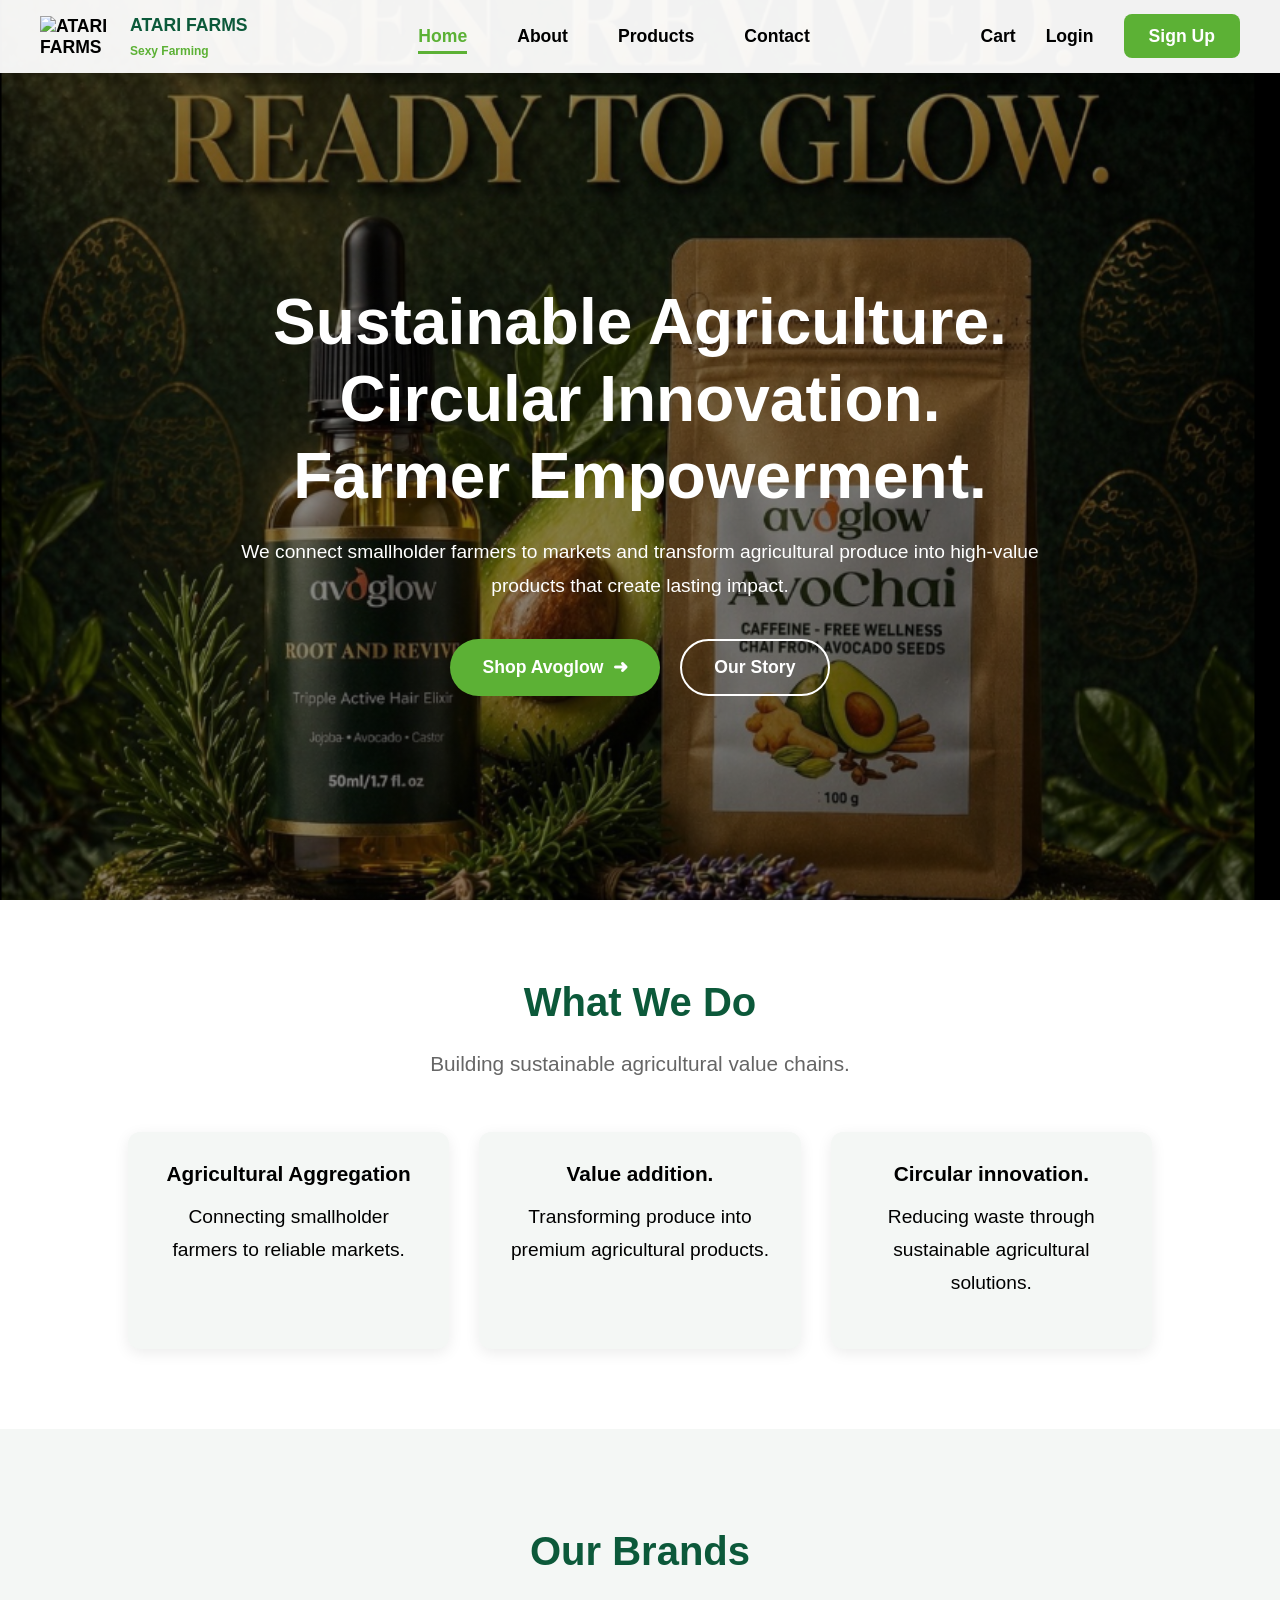
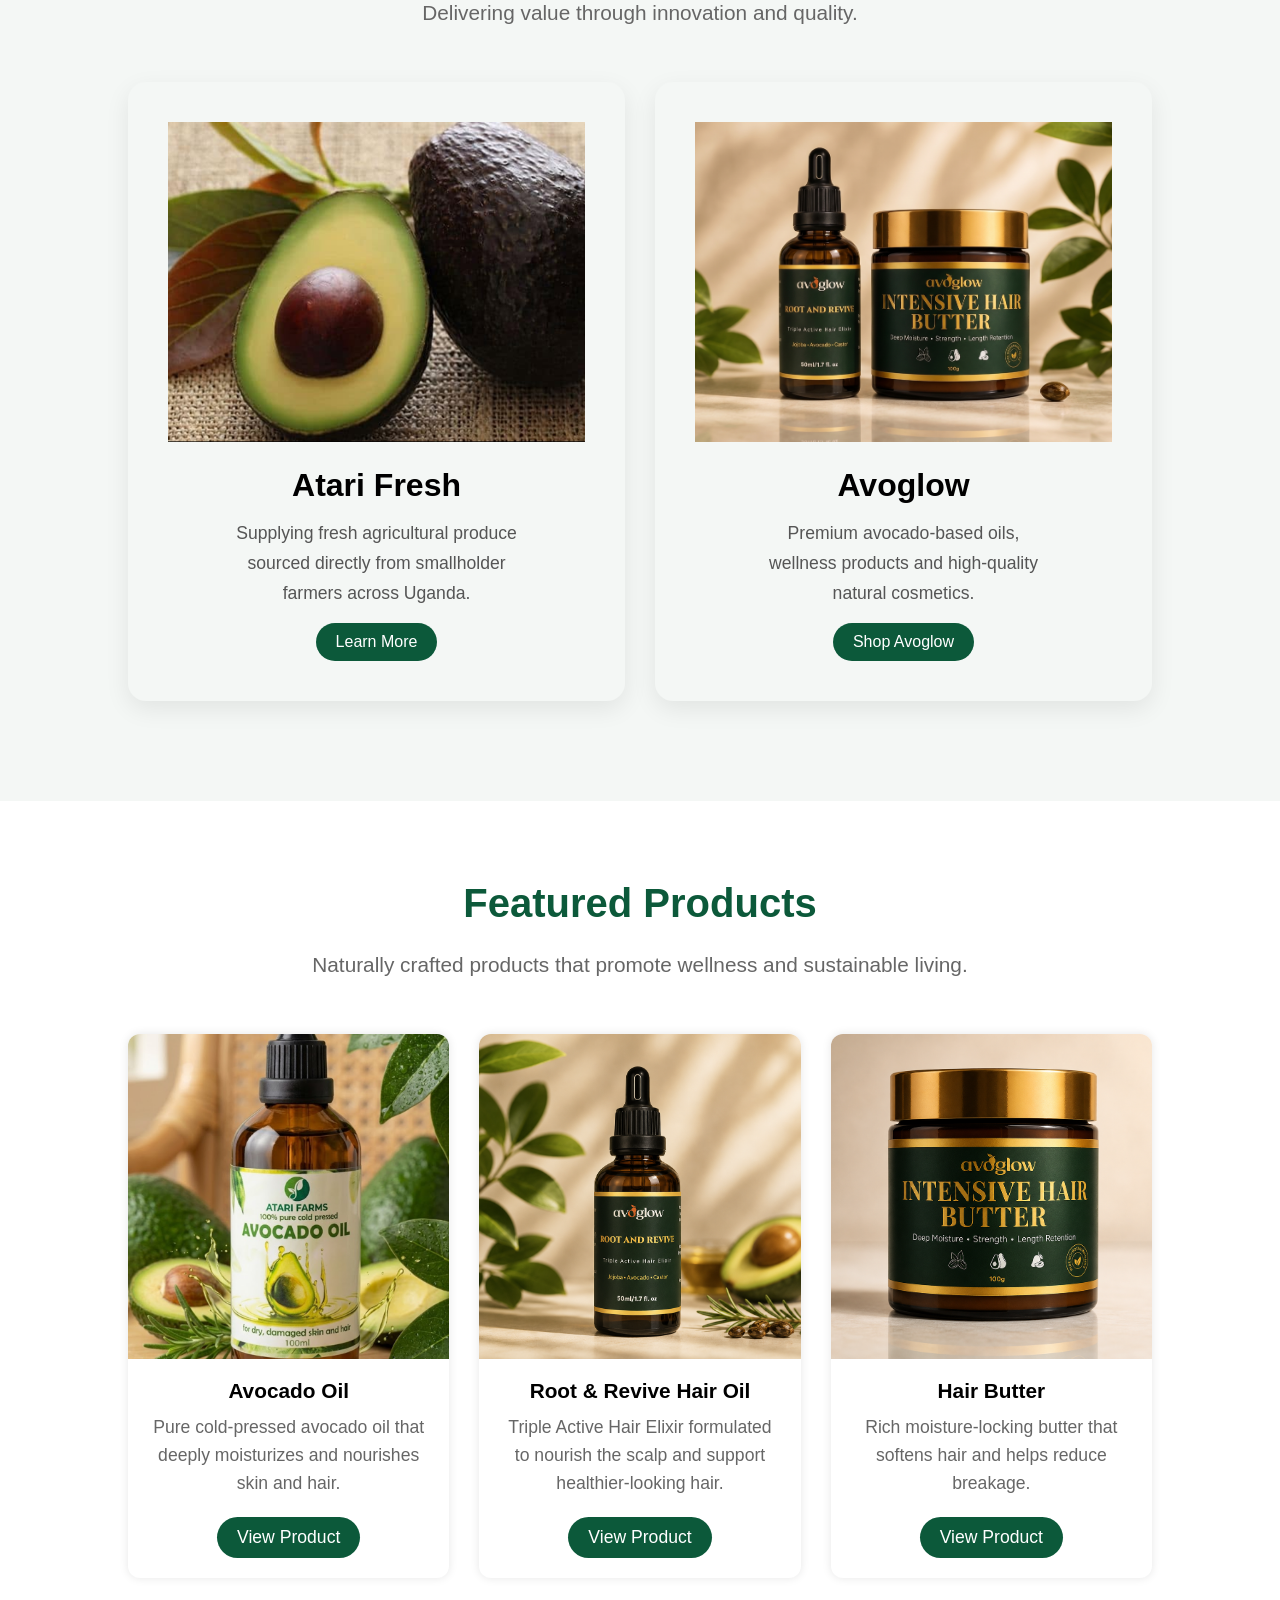
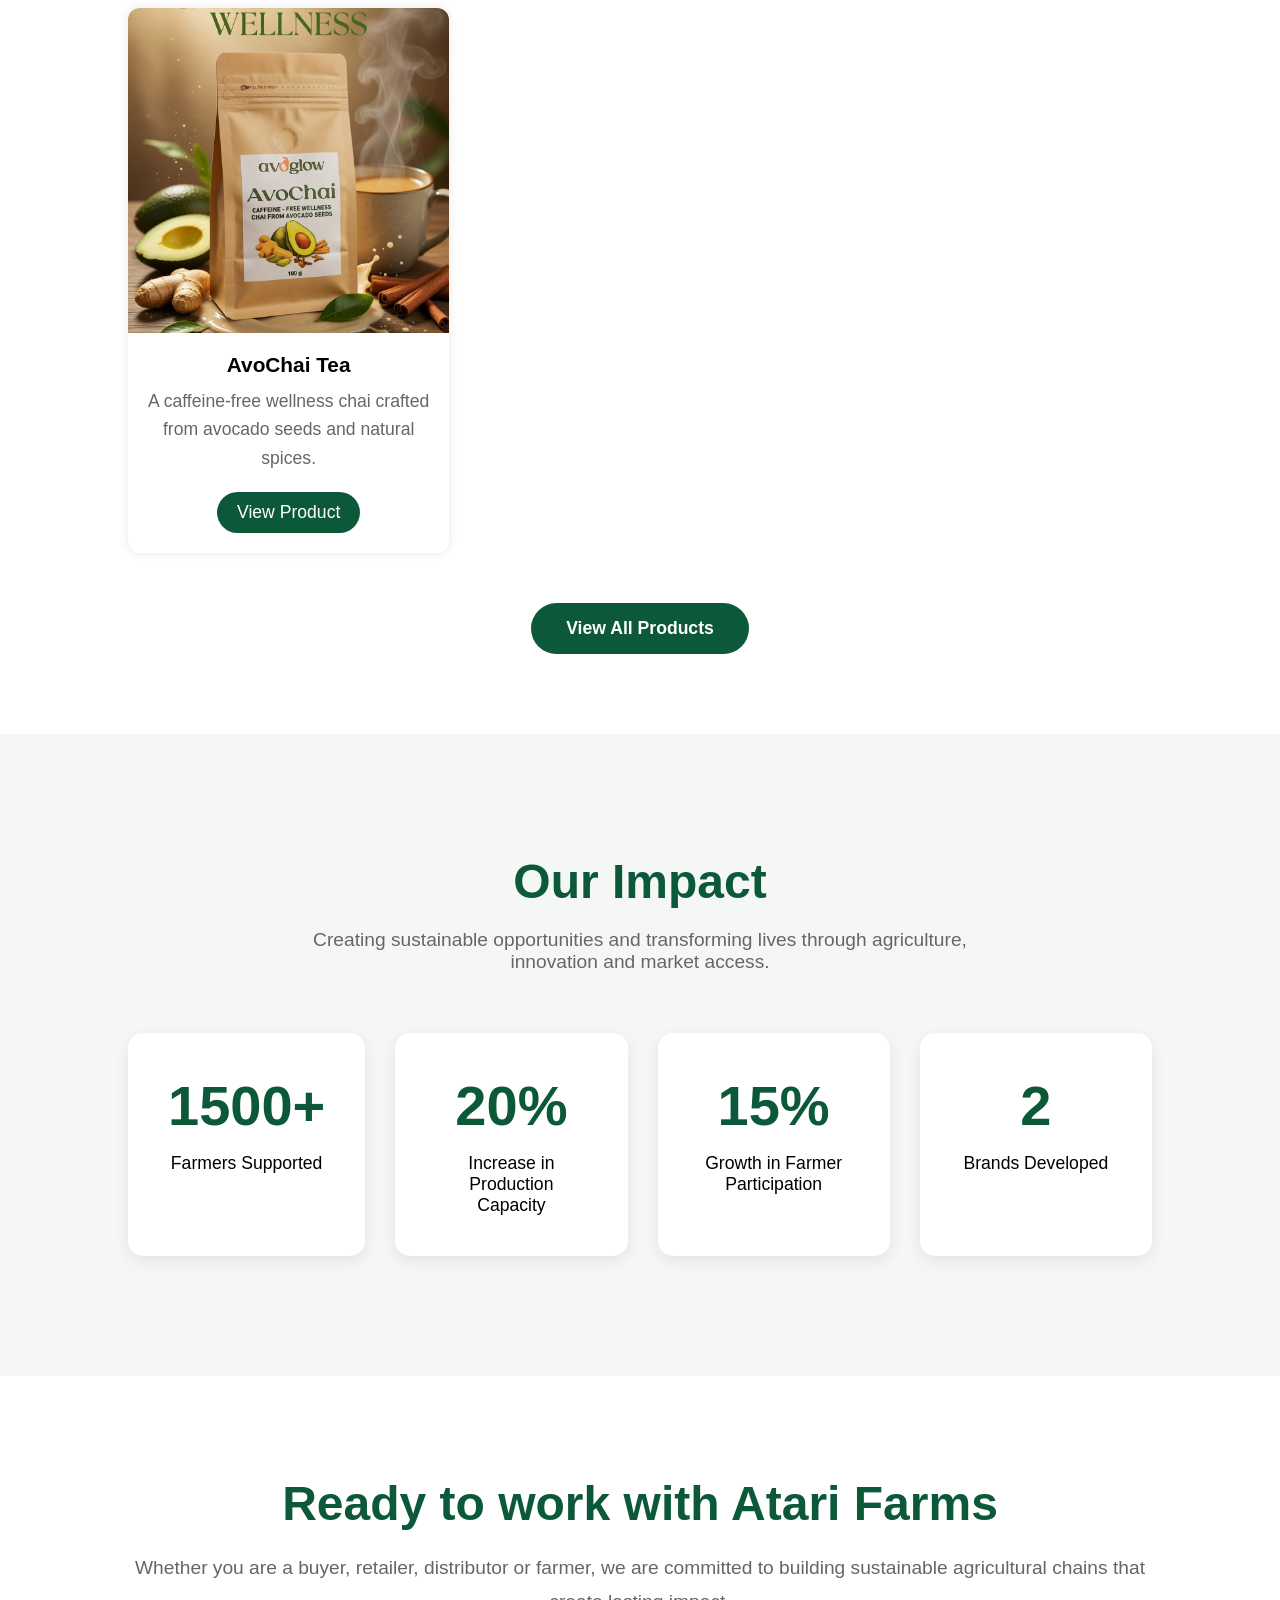
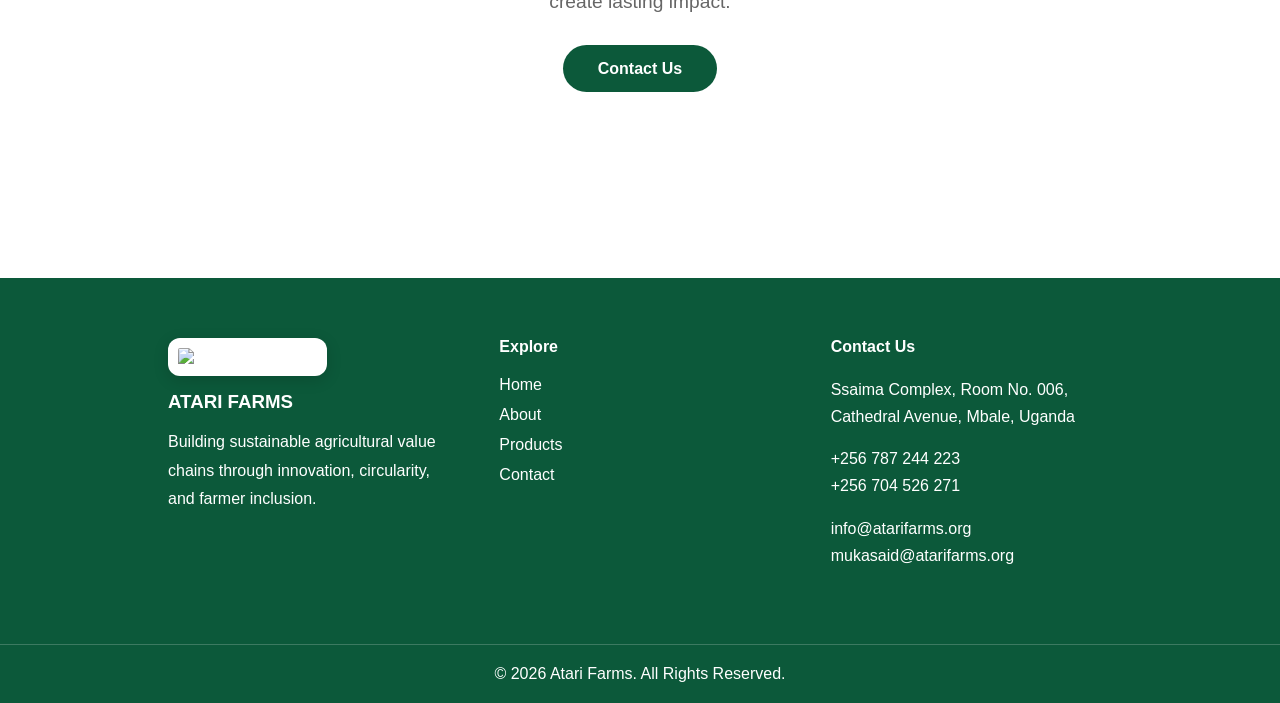
==== index.html @ ba9ceb9e "Initial commit" ====
<!DOCTYPE html>
<html lang="en">
<head>
    <meta charset="UTF-8">
    <meta name="viewport" content="width=device-width, initial-scale=1.0">
    <link rel="stylesheet" href="index.css">
    <link rel="stylesheet" href="mobile.css">
    <title>Atari Farms</title>
</head>
<body>

    <nav>
        <ul class="main-nav">
            <li class="logo"><a href="index.html">
              <img src="images/logo.png" alt="ATARI FARMS">
              <div class="logo-text">
                <h3> ATARI FARMS</h3>
                <P> Sexy Farming</P>
              </div>
            </a></li>
            <div class="nav-center"> 
                <li><a href="index.html" class="active">Home</a></li>
            <li><a href="about.html">About</a></li>
            <li><a href="products.html">Products</a></li>
            <li><a href="contact.html">Contact</a></li>
            </div>
            <div class="nav-right"> 
            <li><a href="">Cart</a></li>
            <li><a href="">Login</a></li>
            <li><a href="" class="signup-btn">Sign Up</a></li>
            </div>
        </ul>
    </nav>

    <section class="hero">
        <div class="hero-content">
            <h1>
                Sustainable Agriculture.<br>
                Circular Innovation.<br>
                Farmer Empowerment.
            </h1>
                <p>
                We connect smallholder farmers to markets and transform
                agricultural produce into high-value products that create
                lasting impact.
            </p>

            <div class="buttons">
                <a href="products.html" class="btn primary">Shop Avoglow <span> ➜ </span></a>
                <a href="about.html" class="btn secondary">Our Story</a>
            </div>
        </div>
    </section>

    <section class="what-we-do">
        <h2> What We Do</h2>
         <p class="section-subtitle">
        Building sustainable agricultural value chains.
    </p>
               <div class="cards">
            <div class="card">
                 <h3> Agricultural Aggregation</h3>
            <p> Connecting smallholder farmers to reliable markets.</p>
            </div>
            <div class="card"> 
            <h3> Value addition.</h3>
             <p> Transforming produce into premium agricultural products.</p>
        </div>
        <div class="card"> 
            <h3> Circular innovation.</h3>
            <p> Reducing waste through sustainable agricultural solutions.</p>
        </div>
        </div>
    </section>

   <section class="brands">
    <h2>Our Brands</h2>
    <p class="section-subtitle">
    Delivering value through innovation and quality.
</p>
    <div class="brand-container">
        <div class="brand-card">
            <img src="image.png" alt="">
            <h3>Atari Fresh</h3>
            <p>Supplying fresh agricultural produce sourced directly from smallholder farmers across Uganda.</p>
            <a href="#">Learn More</a>
        </div>
        <div class="brand-card">
            <img src="Images/brand avoglow.png" alt="">
            <h3>Avoglow</h3>
            <p> Premium avocado-based oils, wellness products and high-quality natural cosmetics.</p>
            <a href="products.html">Shop Avoglow</a>
        </div>
    </div>
</section>

    <section class="products">
        <h2> Featured Products</h2>
        <p class="section-subtitle">
    Naturally crafted products that promote wellness and sustainable living.
</p>
        <div class="product-grid">
            <div class="product-card">
                <img src="Images/pure-avocado-oil.png" alt="">
                <h3>Avocado Oil</h3>
                <p class="product-desc">
        Pure cold-pressed avocado oil that deeply moisturizes and nourishes skin and hair.
    </p>
    <a href="#" class="product-btn">View Product</a>
</div>

<div class="product-card">
    <img src="Images/root-revive.png" alt="">
    <h3>Root & Revive Hair Oil</h3>
    <p class="product-desc">
        Triple Active Hair Elixir formulated to nourish the scalp and support healthier-looking hair.
    </p>
    <a href="#" class="product-btn">View Product</a>
</div>

<div class="product-card">
    <img src="Images/hair-butter.png" alt="">
    <h3>Hair Butter</h3>
    <p class="product-desc">
        Rich moisture-locking butter that softens hair and helps reduce breakage.
    </p>
    <a href="#" class="product-btn">View Product</a>
</div>
<div class="product-card">
    <img src="Images/avochai.png" alt="">
    <h3>AvoChai Tea</h3>
    <p class="product-desc">
        A caffeine-free wellness chai crafted from avocado seeds and natural spices.
    </p>
    <a href="#" class="product-btn">View Product</a>
</div>
        </div>
        <div class="products-action">
    <a href="products.html" class="view-all-btn">
        View All Products
    </a>
</div>
    </section>

    <section class="impact">
    <h2>Our Impact</h2>
    <p class="impact-subtitle">
        Creating sustainable opportunities and transforming lives through agriculture, innovation and market access.
    </p>
    <div class="impact-container">
        <div class="impact-box">
            <h3>1500+</h3>
            <p>Farmers Supported</p>
        </div>
        <div class="impact-box">
            <h3>20%</h3>
            <p>Increase in Production Capacity</p>
        </div>
        <div class="impact-box">
            <h3>15%</h3>
            <p>Growth in Farmer Participation</p>
        </div>
        <div class="impact-box">
            <h3>2</h3>
            <p>Brands Developed</p>
        </div>
    </div>
</section>

    <section class="cta">
        <h2> Ready to work with Atari Farms</h2>
        <p> Whether you are a buyer, retailer, distributor or farmer, we are committed to building sustainable agricultural chains that create lasting impact.</p>
        <div class="cta-button">
            <a href="#" class="contact-btn">
                Contact Us
            </a>
        </div>
    </section>

    <footer class="footer">
    <div class="footer-container">
        <div class="footer-logo">
            <img src="images/logo.png" alt="Atari Farms Logo">
            <h3>ATARI FARMS</h3>
            <p>
                Building sustainable agricultural value chains through
                innovation, circularity, and farmer inclusion.
            </p>
        </div>
        <div class="footer-links">
            <h4>Explore</h4>
            <ul>
                <li><a href="index.html">Home</a></li>
                <li><a href="about.html">About</a></li>
                <li><a href="products.html">Products</a></li>
                <li><a href="contact.html">Contact</a></li>
            </ul>
        </div>
        <div class="footer-contact">
            <h4>Contact Us</h4>
            <p> Ssaima Complex, Room No. 006,<br>
                Cathedral Avenue, Mbale, Uganda
            </p>
            <p>
                +256 787 244 223 <br>
                +256 704 526 271
            </p>
            <p>
                info@atarifarms.org <br>
                mukasaid@atarifarms.org
            </p>
        </div>
    </div>
    <div class="footer-bottom">
        <p>© 2026 Atari Farms. All Rights Reserved.</p>
    </div>
</footer>
</body>
</html>
---- index.css ----
.hero-content{
    animation:fadeInUp 1.5s ease;
}
@keyframes fadeInUp{
    from{
        opacity:0;
        transform:translateY(30px);
    }
    to{
        opacity:1;
        transform:translateY(0);
    }
}
*{
    margin:0;
    padding:0;
    box-sizing:border-box;
}

:root{
    --primary-color:#0c593a;
    --accent-color:#5cb135;
    --background-color:#ffffff;
    --text-main:#050315;
    --surface-color:#f4f7f5;
}

body{
    font-family: Arial, Helvetica, sans-serif;
    
}
html{
    scroll-behavior: smooth;
}
.section-subtitle{
    color:#666;
    margin-top:15px;
    margin-bottom:50px;
    font-size:1.3rem;
    max-width:800px;
    margin:20px auto 50px;
    line-height:1.8;
    margin-left: auto;
    margin-right: auto;
}
nav{
    position:fixed;
    width:100%;
    top:0;
    left:0;
    z-index:1000;
    background:rgba(255,255,255,0.95);
    box-shadow:0 2px 10px rgba(0,0,0,0.08);
}

.main-nav{
    list-style:none;
    display:flex;
    align-items:center;
    justify-content: space-between;
    margin: 0;
    padding:15px 40px;
}

.main-nav a{
    text-decoration:none;
    color:black;
    font-weight:600;
    font-size:1.1rem;
    transition:0.3s ease;
}
.main-nav a:hover{
    color:var(--accent-color);
}
.nav-center{
    display:flex;
    gap:50px;
}
.nav-right{
    display:flex;
    gap:30px;
    align-items:center;
}
.active{
    color:#5cb135 !important;
    border-bottom:3px solid #5cb135;
    padding-bottom:5px;
}
.logo a{
    display: flex;
    align-items: center;
    gap: 15px;
}
.logo img{
    height:auto;
    width:80px;
}
.logo a{
    display:flex;
    align-items:center;
    gap:10px;
}

.logo-text h3{
    margin:0;
    color:#0c593a;
    font-size:1.1rem;
}

.logo-text p{
    margin:0;
    font-size:0.75rem;
    color:#5cb135;
    margin-top: 8px;
}
.signup-btn{
    background:#5cb135;
    color:white !important;
    padding:12px 25px;
    border-radius:8px;
}

.signup-btn:hover{
    background:#0c593a;
}

.hero{
    height:100vh;
    padding-top: 80px;
    background:
        linear-gradient(
            rgba(0,0,0,0.45),
            rgba(0,0,0,0.45)
        ),
        url("Images/atari.png");
    background-size:cover;
    background-position:center;
    background-repeat: no-repeat;

    display:flex;
    justify-content:center;
    align-items:center;
    text-align:center;
}

.hero-content{
    max-width:800px;
    color:white;
}

.hero-content h1{
    font-size:4rem;
    margin-bottom:20px;
    line-height:1.2;
}

.hero-content p{
    font-size:1.2rem;
    margin-bottom:35px;
    line-height:1.8;
}
.buttons{
    display:flex;
    justify-content:center;
    gap:20px;
}

.btn{
    text-decoration:none;
    display: inline-flex;
    align-items: center;
    justify-content: center;
    gap: 10px;
    padding:16px 32px;
    border-radius:50px;
    font-weight:600;
    font-size: 1.1rem;
    transition:0.3s;
}

.primary{
    background:var(--accent-color);
    color:white;
}

.primary:hover{
    transform:translateY(-3px);
    background: #6bc93d;
    box-shadow:0 8px 20px rgba(92,177,53,0.35);
    }
.primary-btn span{
    margin-left:10px;
    transition:0.3s ease;
}

.primary-btn:hover span{
    transform:translateX(5px);
}

.secondary{
    border:2px solid white;
    color:white;
    background: transparent;
}

.secondary:hover{
    background:white;
    color:var(--primary-color);
    transform: translateY(-3px);
}
.what-we-do{
    padding: 80px 10%;
    text-align: center;
}
.what-we-do h2{
    color: var(--primary-color);
    margin-bottom: 20px;
    font-size: 2.5rem;
    font-weight: 700;
}

.cards{
    display: flex;
    gap: 30px;
    margin-top: 40px;
}
.card{
    flex: 1;
    background: #f4f7f5;
    padding: 30px;
    border-radius: 12px;
     box-shadow: 0 4px 15px rgba(0,0,0,0.08);
}
.card h3{
    color:black;
    margin-bottom:15px;
    font-size: 1.3rem;
}

.card p{
    line-height:1.7;
    margin-bottom:20px;
    font-size:1.2rem;
}
.brands{
    padding: 100px 10%;
    text-align: center;
    background:#f4f7f5;
}
.brands h2{
    color: var(--primary-color);
    margin-bottom: 20px;
    font-size: 2.5rem;
    font-weight: 700;
}
.brand-container{
    display: flex;
    gap: 30px;
}
.brand-card{
    flex:1;
    background:#f4f7f5;
    padding:40px;
    border-radius:18px;
    overflow: hidden;
    box-shadow:0 8px 25px rgba(0,0,0,0.08);
    transition: 0.3s ease;
}

.brand-card h3{
    color:black;
    margin:25px 30px 15px;
    font-size:2rem;
}
.brand-card img{
    width:100%;
    height:320px;
    object-fit:cover;
    display:block;
    transition: 0.4s ease;
}
.brand-card:hover img{
    transform:scale(1.05);
}
.brand-card p{
    line-height:1.7;
    padding: 0 30px;
    margin:0 30px 15px;
    font-size:1.1rem;
    color: #555;
}
.brand-card a{
    text-decoration:none;
    color:white;
    background:var(--primary-color);
    padding:10px 20px;
    border-radius:6px;
      display:inline-block;
    transition:all 0.3s ease;
}
.brand-card a:hover{
    background:var(--accent-color);
    transform:translateY(-3px);
}
.brand-card a:active{
    background:#04452c;
    transform:scale(0.95);
}
.brand-card a:focus{
    outline:3px solid rgba(92,177,53,0.4);
    outline-offset:3px;
}

.products{
    padding: 80px 10%;
    text-align: center;
}
.products h2{
    color: var(--primary-color);
    margin-bottom: 20px;
    font-size: 2.5rem;
    font-weight: 700;
}
.product-grid{
    display: grid;
    grid-template-columns: repeat(auto-fit,minmax(280px,1fr));
    gap: 30px;
    margin-top: 0px;
}
.product-grid h3{
    margin-top: 20px;
    font-size: 1.3rem;
}
.product-card{
    background: white;
    box-shadow: 0 0 10px rgba(0,0,0,0.1);
    border-radius: 12px;
    overflow: hidden;
    text-align: center;
    justify-content: space-between;
    flex-direction: column;
    font-size: 1.1rem;
}
.product-card img{
    width: 100%;
    height: 325px;
    object-fit: cover;
    display: block;
    transition: 0.4s ease;
}
.product-btn{
    display:inline-block;
    margin-bottom:20px;
    background:var(--primary-color);
    color:white;
    padding:10px 20px;
    margin-top: 20px;
    border-radius:6px;
    text-decoration:none;
    transition: 0.3s ease;
}
.product-btn:hover{
    background:var(--accent-color);
    transform:translateY(-2px);
}
.product-card:hover img{
    transform:scale(1.05);
}
.product-desc{
    color:#666;
    font-size:0.95rem;
    line-height:1.6;
    padding:0 20px;
    margin-top:10px;
    min-height:70px;
    font-size: 1.1rem;
}
.products-action{
    margin-top:50px;
}
.view-all-btn{
    display:inline-block;
    padding:15px 35px;
    background:#0c593a;
    color:white;
    text-decoration:none;
    border-radius:8px;
    font-weight:600;
    transition:0.3s;
    font-size: 1.1rem;
}
.view-all-btn:hover{
    background:#5cb135;
}
.card,
.brand-card,
.product-card{
    transition:0.3s ease;
}

.card:hover,
.brand-card:hover,
.product-card:hover{
    transform:translateY(-8px);
    box-shadow:0 10px 25px rgba(0,0,0,0.12);
}
.brands{
    padding: 100px 10%;
    text-align: center;
}

.impact{
    padding:120px 10%;
    background:#f4f7f5;
    text-align:center;
}
.impact h2{
    font-size:3rem;
    color:#0c593a;
    margin-bottom:20px;
}
.impact-subtitle{
    max-width:700px;
    margin:0 auto 60px;
    color:#666;
    font-size:1.2rem;
}
.impact-container{
    display:grid;
    grid-template-columns:repeat(4,1fr);
    gap:30px;
}
.impact-box{
    background:white;
    padding:40px;
    border-radius:15px;
    box-shadow:0 5px 15px rgba(0,0,0,0.08);
    transition:0.3s;
}
.impact-box:hover{
    transform:translateY(-8px);
}
.impact-box h3{
    color:#0c593a;
    font-size:3.5rem;
    margin-bottom:15px;
}
.impact-box p{
    font-size:1.1rem;
}

.cta{
    background:white;
    padding:100px 10%;
    text-align:center;
}
.cta-content{
    max-width:800px;
    margin:auto;
}
.cta h2{
    color:var(--primary-color);
    font-size:3rem;
    margin-bottom:20px;
    }
.cta p{
    color:#666;
    font-size:1.2rem;
    line-height:1.8;
    margin-bottom:40px;
}
.cta-buttons{
    display:flex;
    justify-content:center;
    gap:20px;
    flex-wrap:wrap;
}
.contact-btn{
    background:var(--primary-color);
    color:white;
    text-decoration:none;
    padding:15px 35px;
    border-radius:8px;
    font-weight:bold;
    transition:all 0.3s ease;
}
.contact-btn:hover{
    background: var(--accent-color);
    transform:translateY(-3px);
     box-shadow: 0 8px 20px rgba(0,0,0,0.15);
}
.contact-btn,
.view-all-btn,
.product-btn,
.brand-card a{
    border-radius: 50px;
}
.footer{
    background:#0c593a;
    color:white;
    margin-top:100px;
}
.footer-container{
    max-width:1200px;
    margin:auto;
    padding:60px 10%;
    display:flex;
    justify-content:space-between;
    gap:50px;
}
.footer-logo,
.footer-links,
.footer-contact{
    flex:1;
}
.footer-logo img{
    width:120px;
    margin-bottom:15px;
    background: white;
    padding: 10px;
    border-radius: 12px;
    box-shadow: 0 4px 15px rgba(0, 0, 0, 0.15);

}
.footer-logo h3{
    margin-bottom:15px;
}
.footer-logo p{
    line-height:1.8;
}
.footer-links h4,
.footer-contact h4{
    margin-bottom:20px;
}
.footer-links ul{
    list-style:none;
}
.footer-links li{
    margin-bottom:12px;
}
.footer-links a{
    text-decoration:none;
    color:white;
}
.footer-links a:hover{
    color:#5cb135;
}
.footer-contact p{
    margin-bottom:15px;
    line-height:1.7;
}
.footer-bottom{
    text-align:center;
    padding:20px;
    border-top:1px solid rgba(255,255,255,0.2);
}
---- mobile.css ----
@media screen and (max-width:768px){

    body{
        font-size:16px;
    }

    /* NAVIGATION */

    .main-nav{
        padding:15px;
    }

    .nav-center{
        gap:20px;
    }

    .nav-right{
        gap:15px;
    }

    .logo img{
        width:60px;
    }

    /* HERO */

    .products-hero{
        padding:120px 20px 60px;
    }

    .hero-content h1{
        font-size:2.5rem;
    }

    .hero-content p{
        font-size:1rem;
    }

    .hero-buttons{
        flex-direction:column;
    }

    .shop-btn,
    .explore-btn{
        width:100%;
        text-align:center;
    }

    /* HERO PRODUCTS */

    .hero-product{
        width:220px !important;
    }

    /* FILTERS */

    .product-filters{
        overflow-x:auto;
        flex-wrap:nowrap;
        width:100%;
        padding-bottom:10px;
    }

    .filter-btn{
        white-space:nowrap;
    }

    /* PRODUCTS */

    .products-section{
        padding:80px 20px;
    }

    .products-grid{
        grid-template-columns:1fr;
    }

    .product-image{
        height:250px;
    }

    .product-content{
        padding:20px;
    }

    .product-content h3{
        font-size:1.3rem;
    }

    /* MODAL */

    .modal-content{
        width:100%;
        max-height:95vh;
        border-radius:15px;
    }

    .modal-grid{
        grid-template-columns:1fr;
    }

    .modal-image{
        padding:20px;
    }

    .modal-image img{
        max-width:280px;
        max-height:280px;
    }

    .modal-details{
        padding:20px;
    }

    #modalTitle{
        font-size:1.8rem;
    }

    #modalPrice{
        font-size:2rem;
    }

    .product-highlights{
        gap:8px;
    }

    .product-highlights span{
        font-size:12px;
    }

    .product-tabs{
        flex-wrap:wrap;
    }

    .tab-btn{
        flex:1;
        min-width:100px;
    }

    .quantity-box{
        width:100%;
    }

    .quantity-box input{
        flex:1;
    }

    .cart-btn{
        height:60px;
        font-size:18px;
    }

}
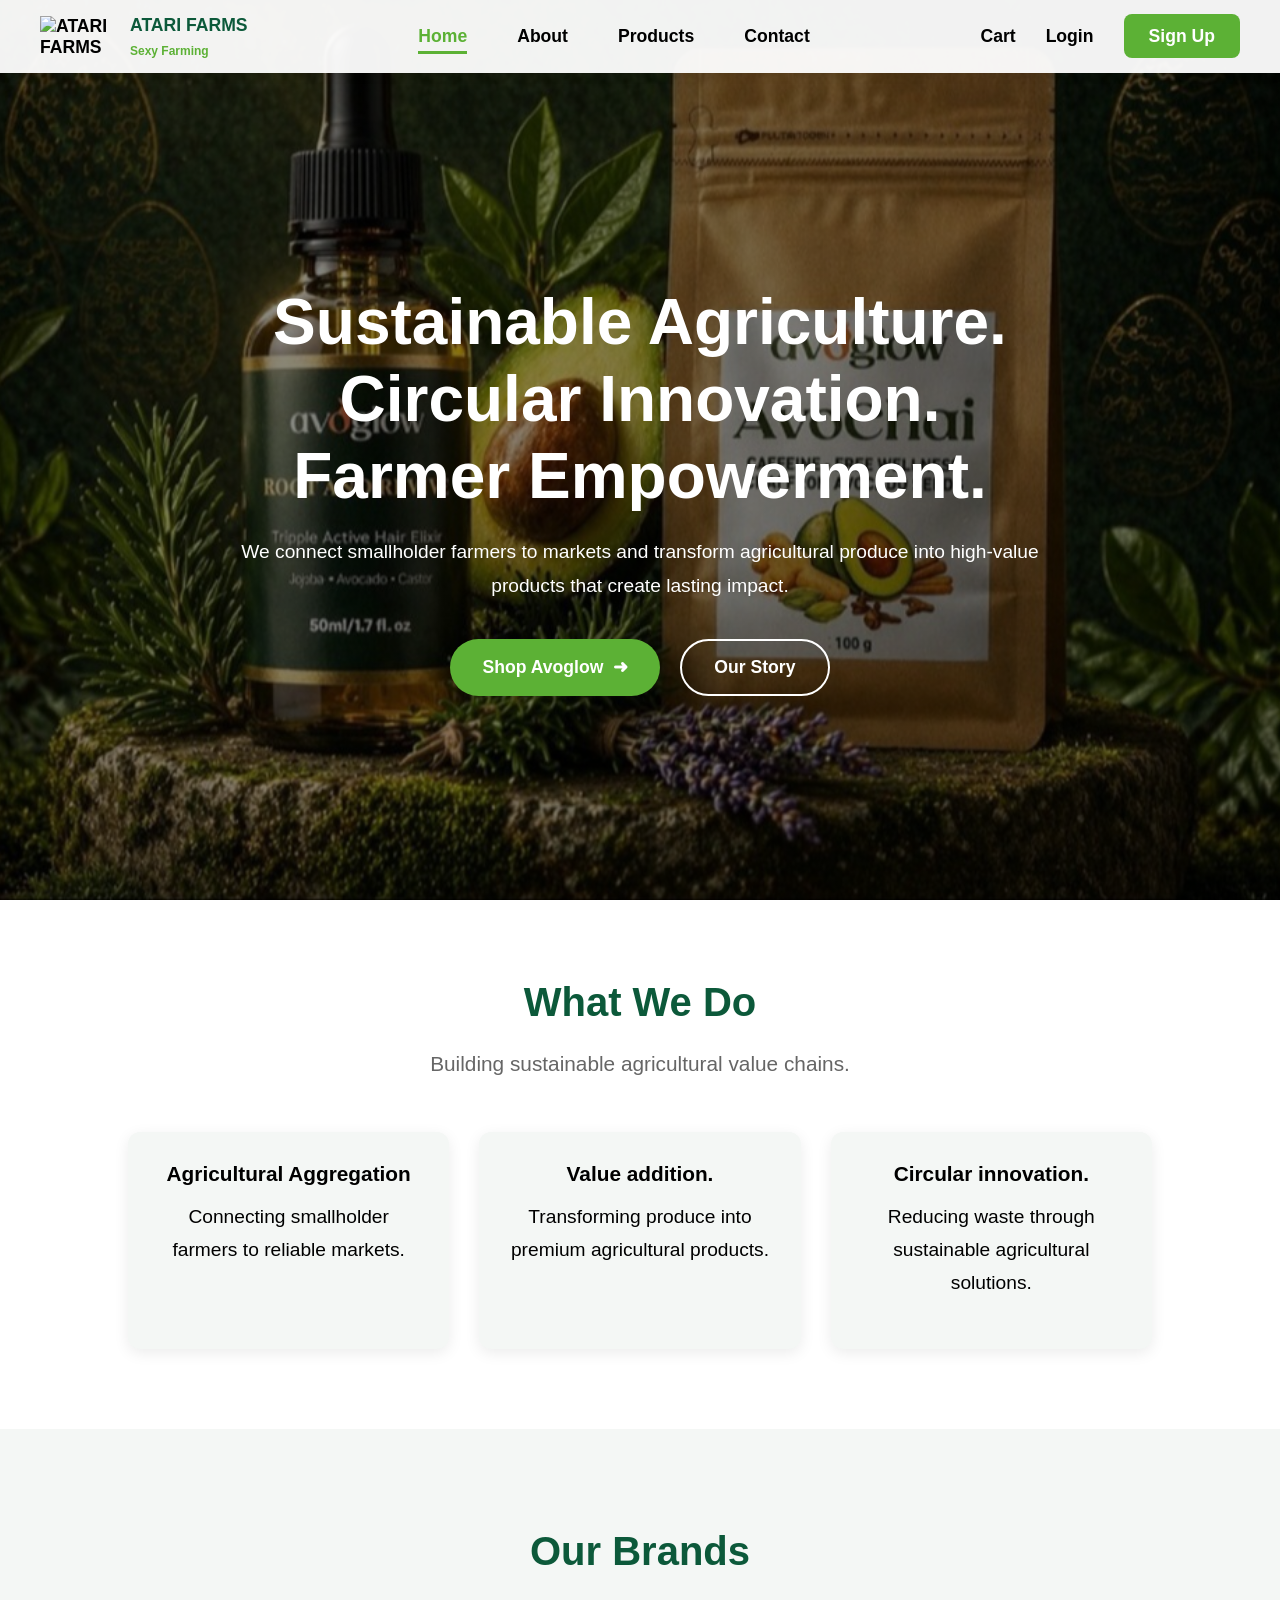
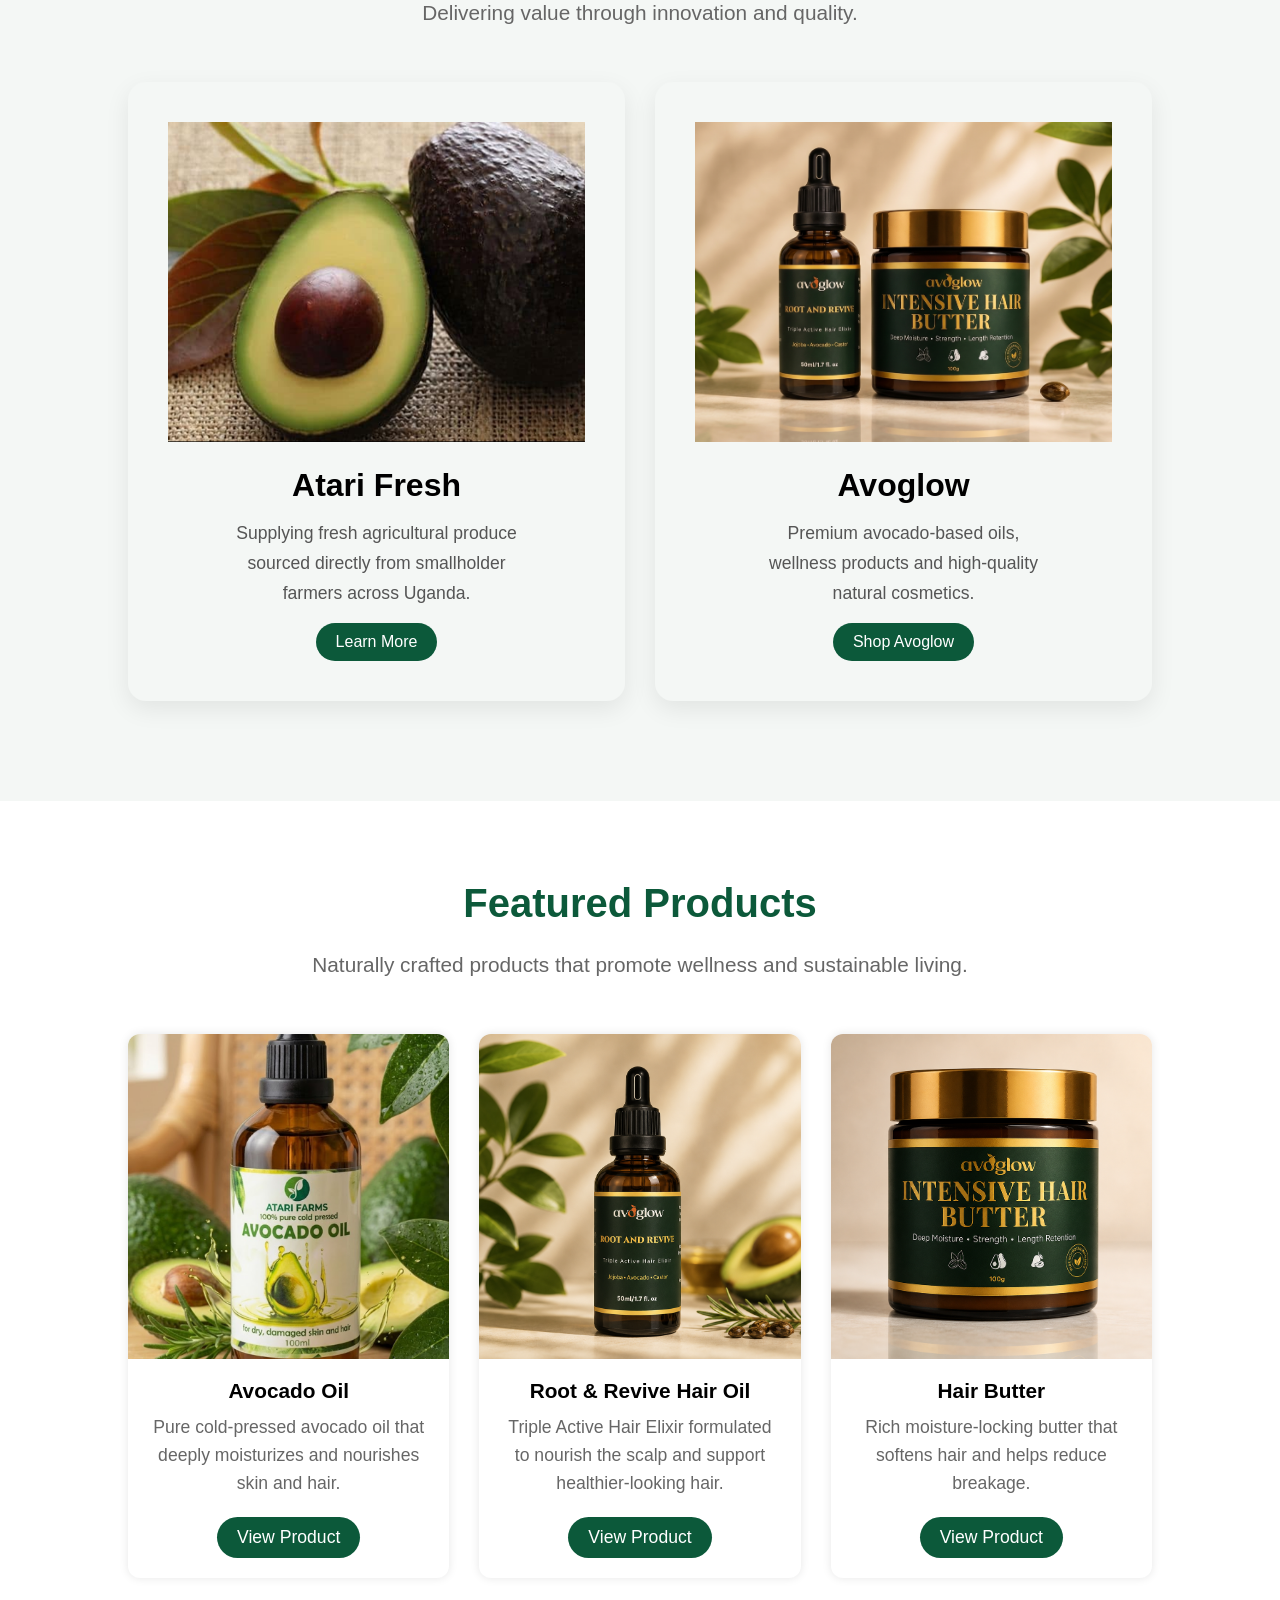
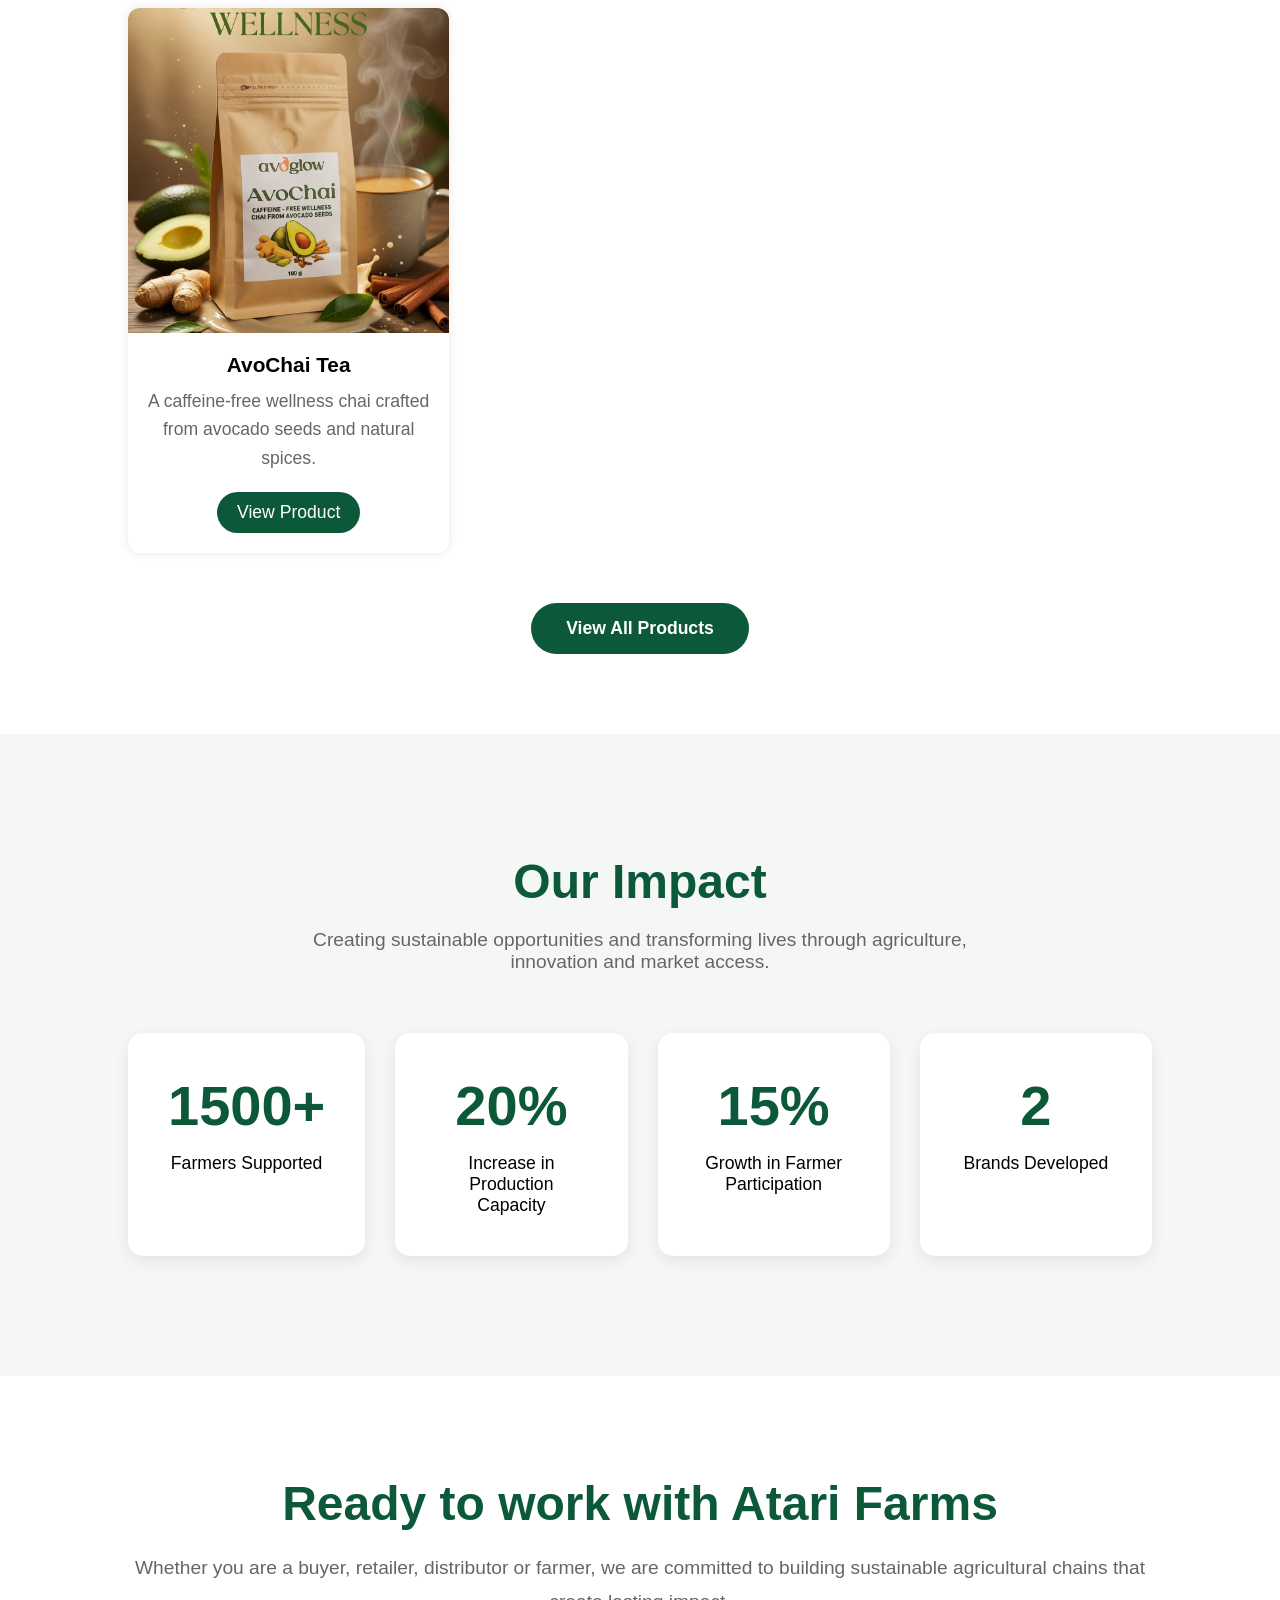
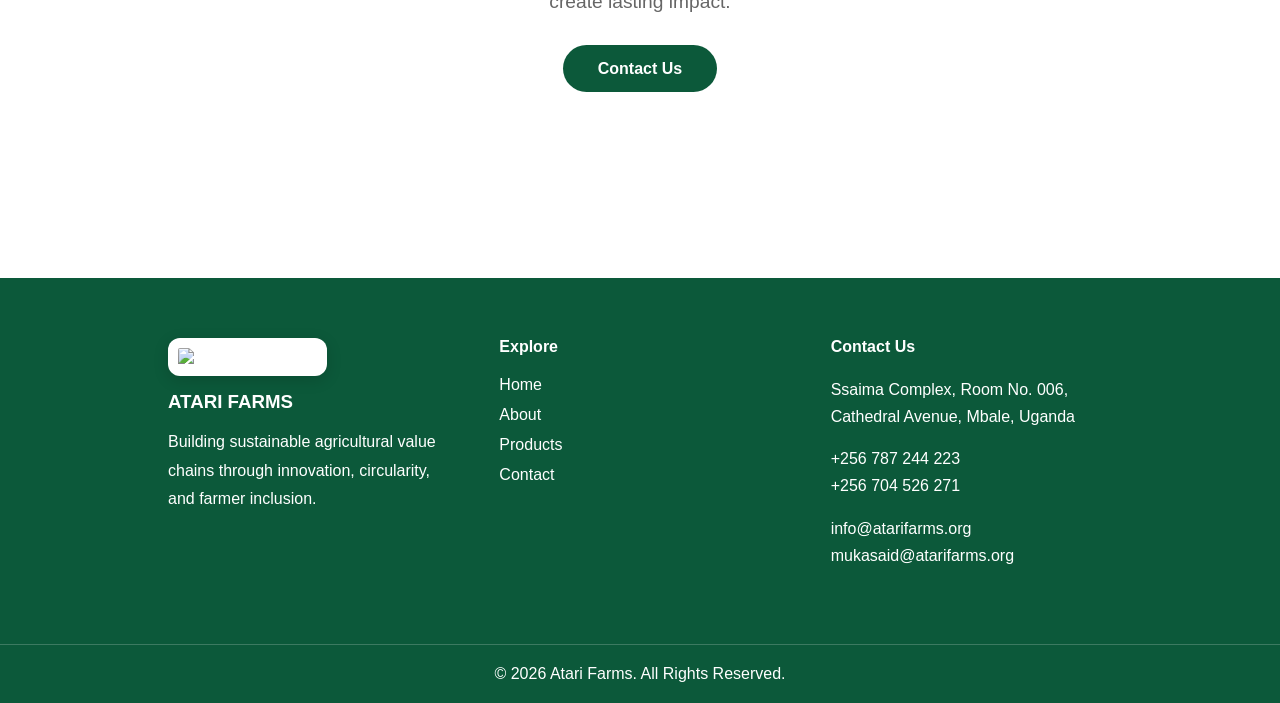
==== commit 31afad01: "Changed image" ====
--- a/index.html
+++ b/index.html
@@ -5,6 +5,7 @@
     <meta name="viewport" content="width=device-width, initial-scale=1.0">
     <link rel="stylesheet" href="index.css">
     <link rel="stylesheet" href="mobile.css">
+    
     <title>Atari Farms</title>
 </head>
 <body>
--- a/index.css
+++ b/index.css
@@ -132,7 +132,7 @@
             rgba(0,0,0,0.45),
             rgba(0,0,0,0.45)
         ),
-        url("Images/atari.png");
+        url("Images/home.png");
     background-size:cover;
     background-position:center;
     background-repeat: no-repeat;
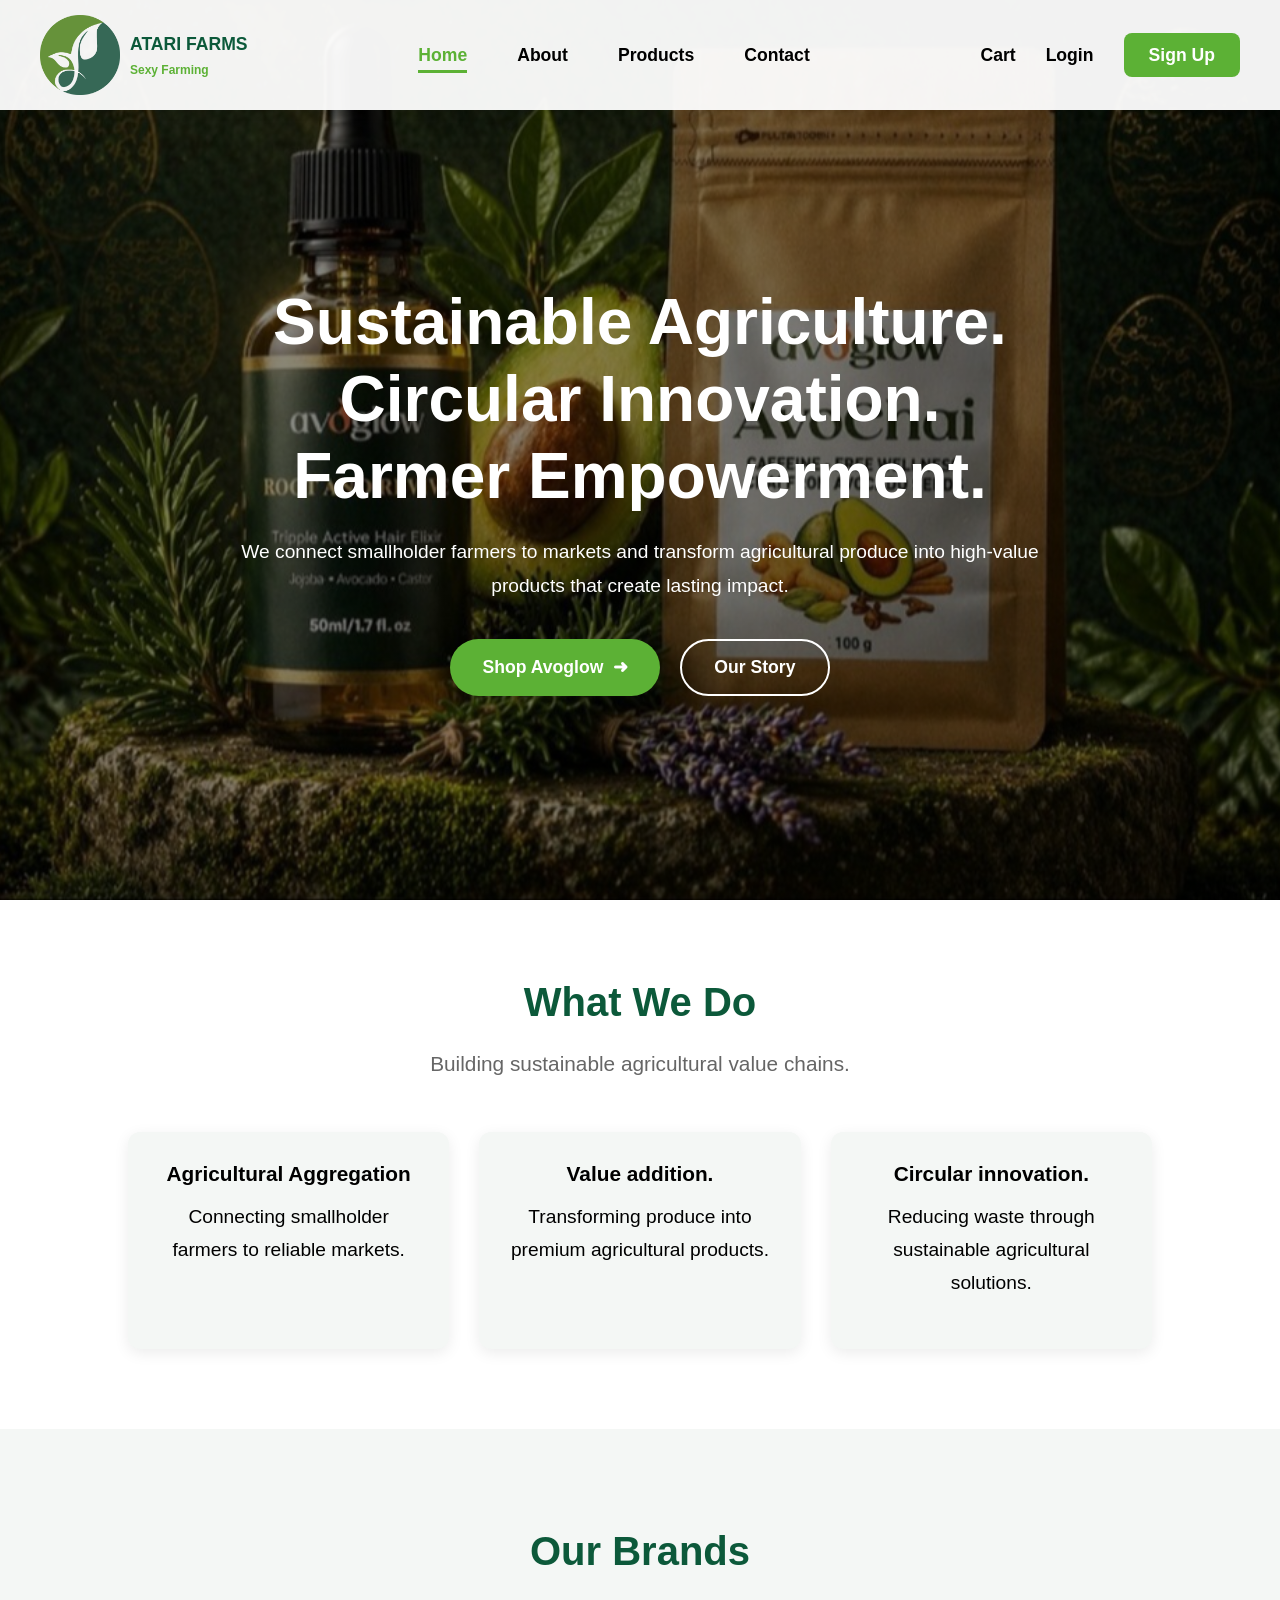
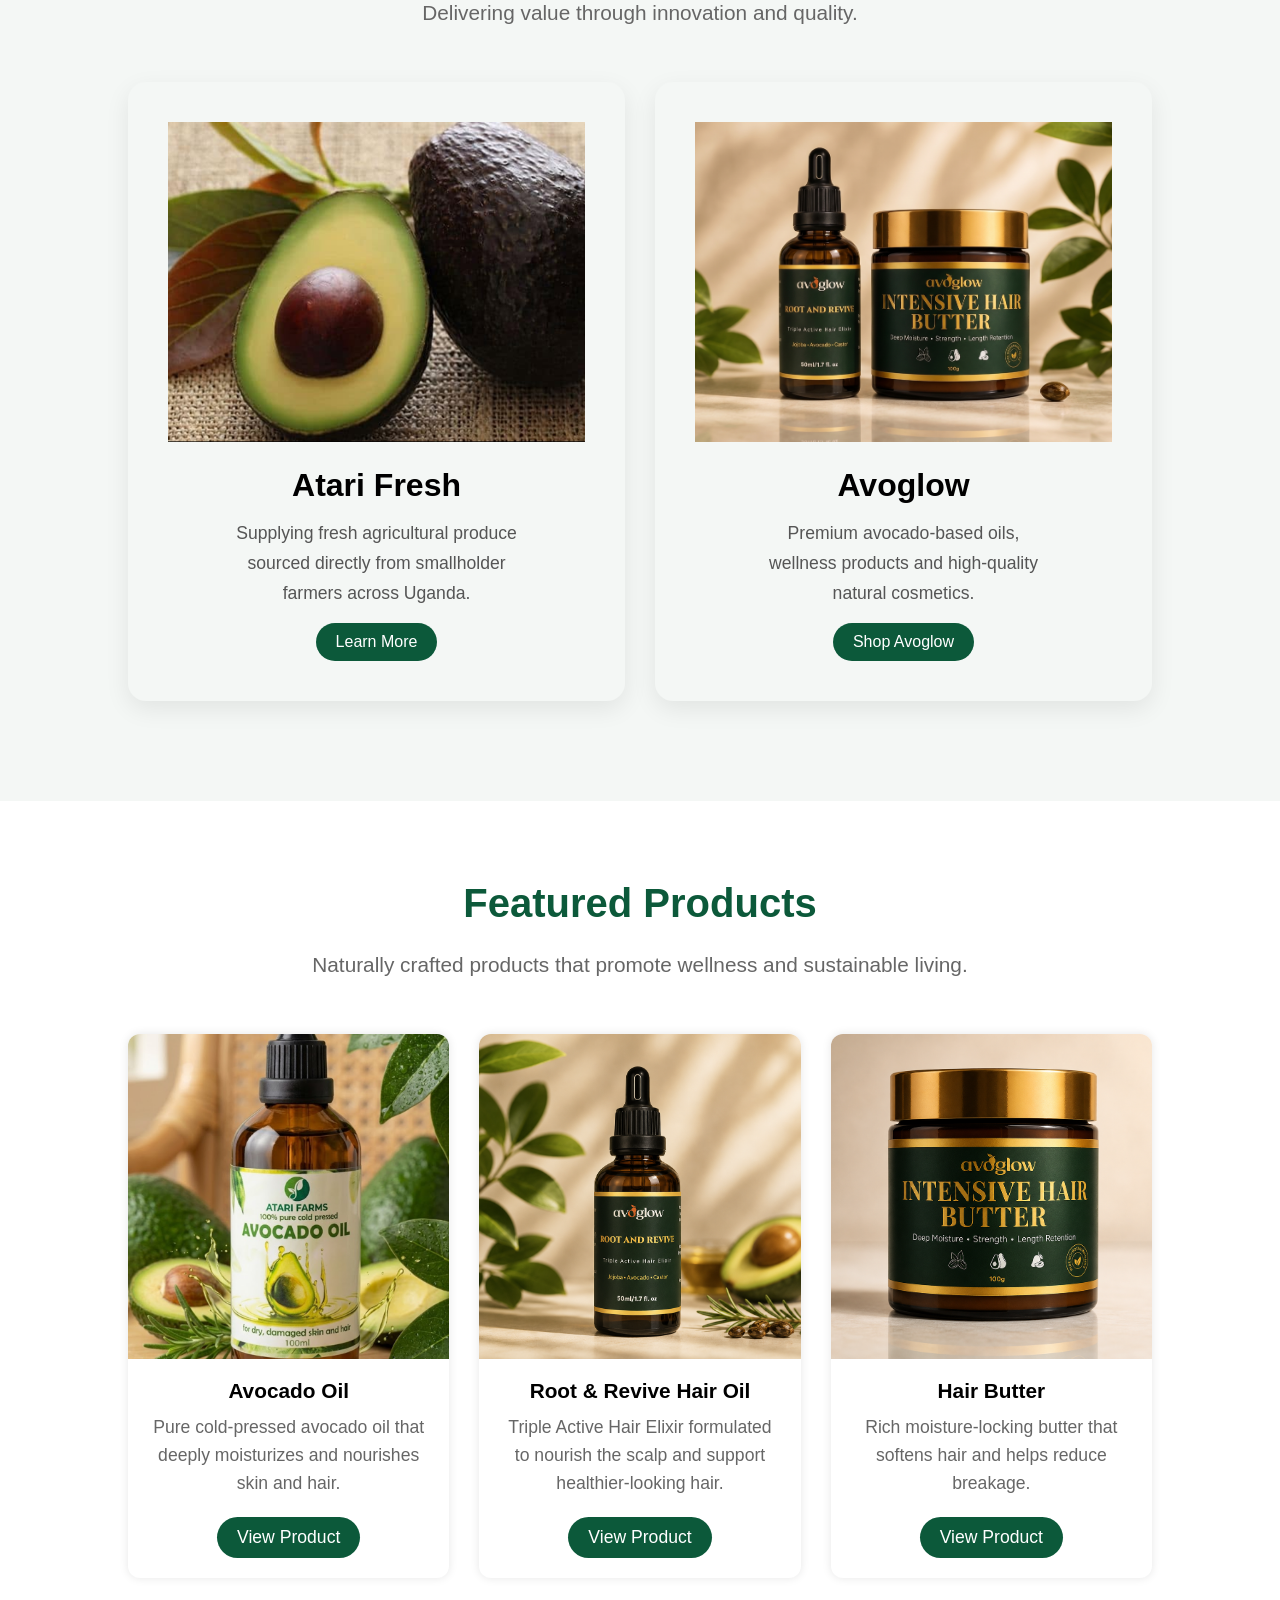
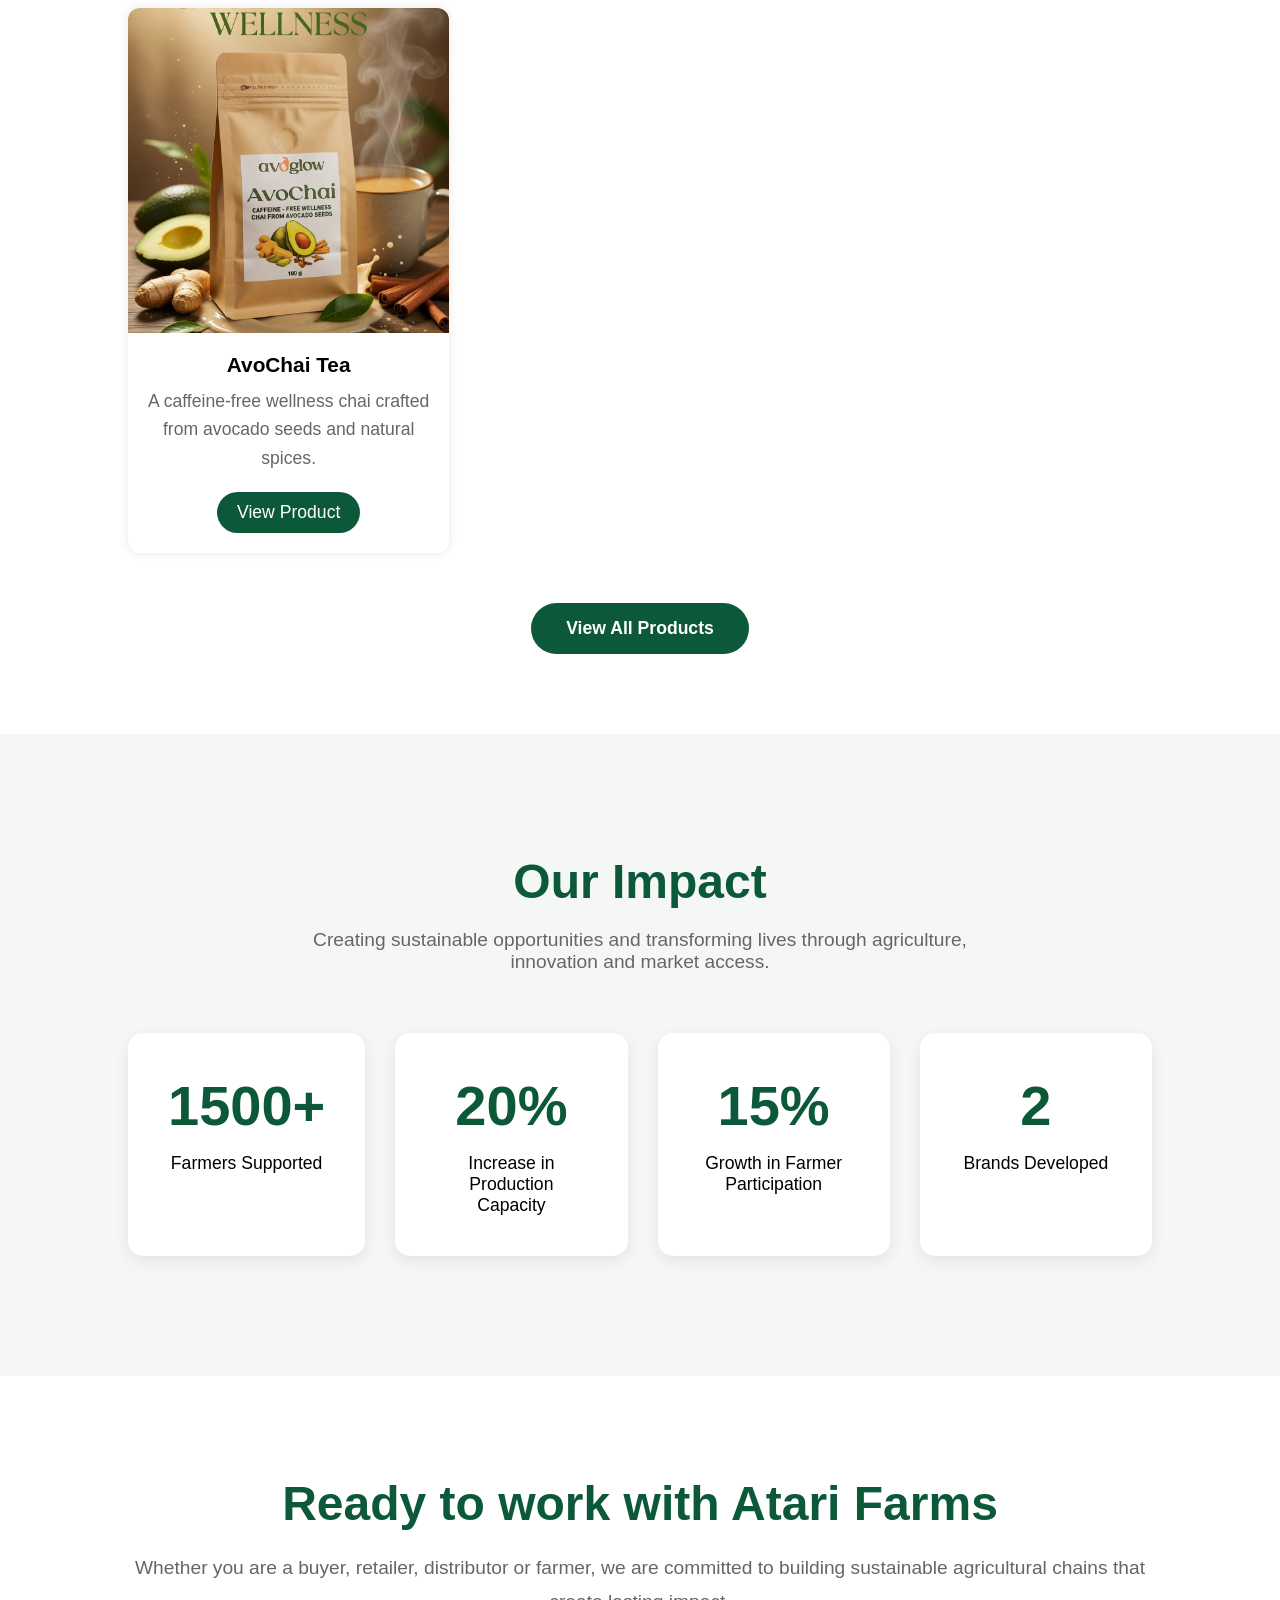
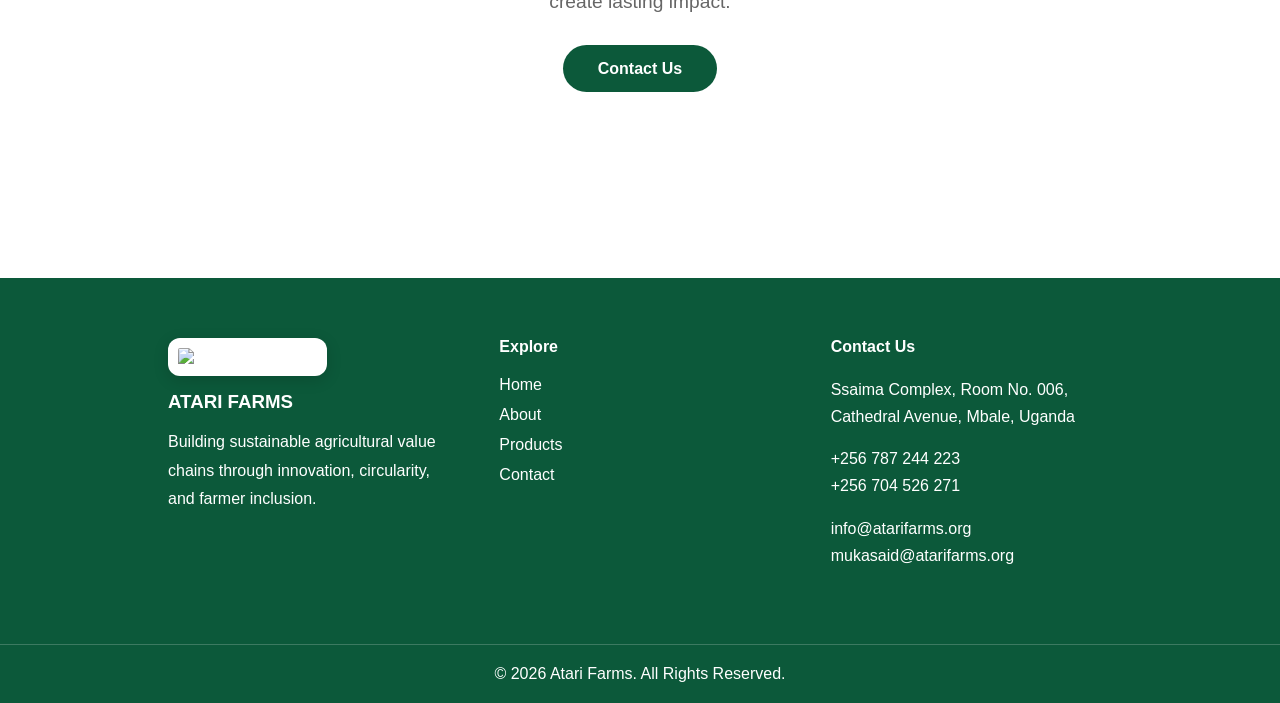
==== commit 9764c61d: "Changed ondex" ====
--- a/index.html
+++ b/index.html
@@ -13,7 +13,7 @@
     <nav>
         <ul class="main-nav">
             <li class="logo"><a href="index.html">
-              <img src="images/logo.png" alt="ATARI FARMS">
+              <img src="Images/logo.png" alt="ATARI FARMS">
               <div class="logo-text">
                 <h3> ATARI FARMS</h3>
                 <P> Sexy Farming</P>
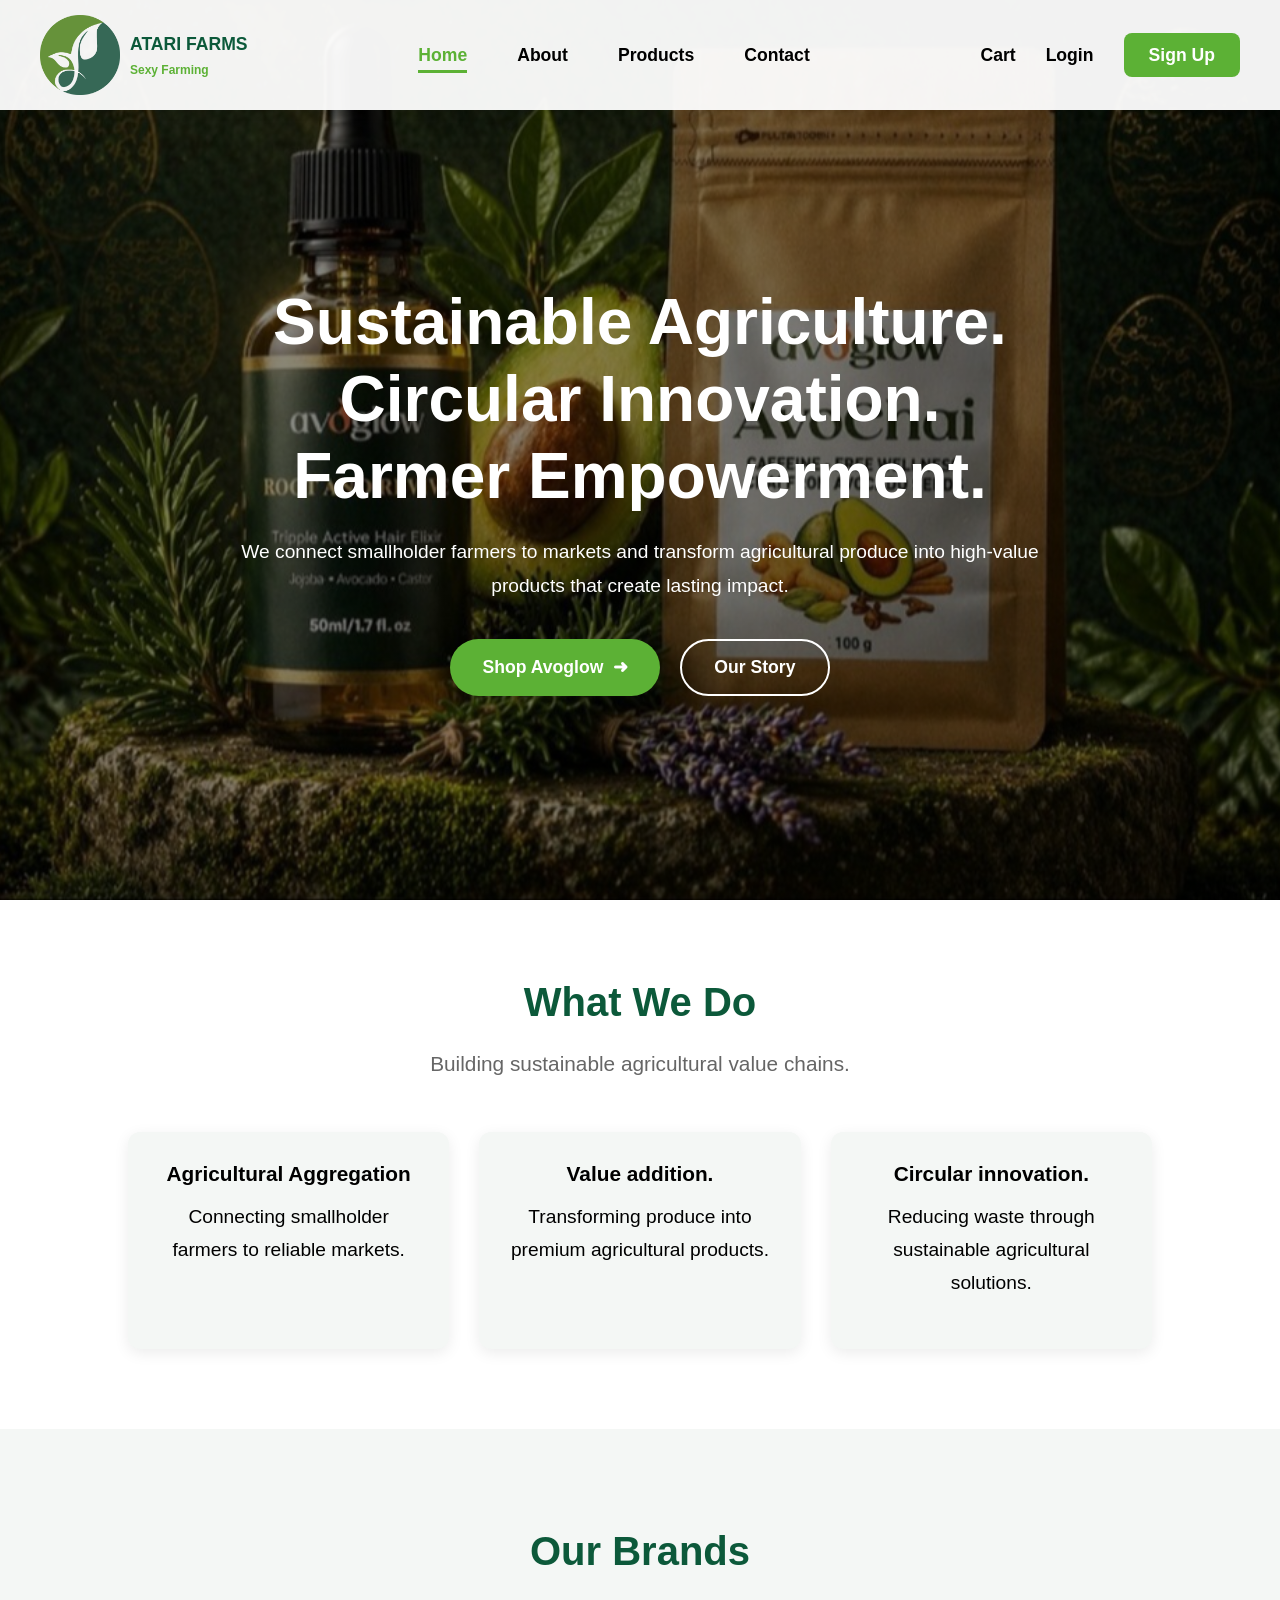
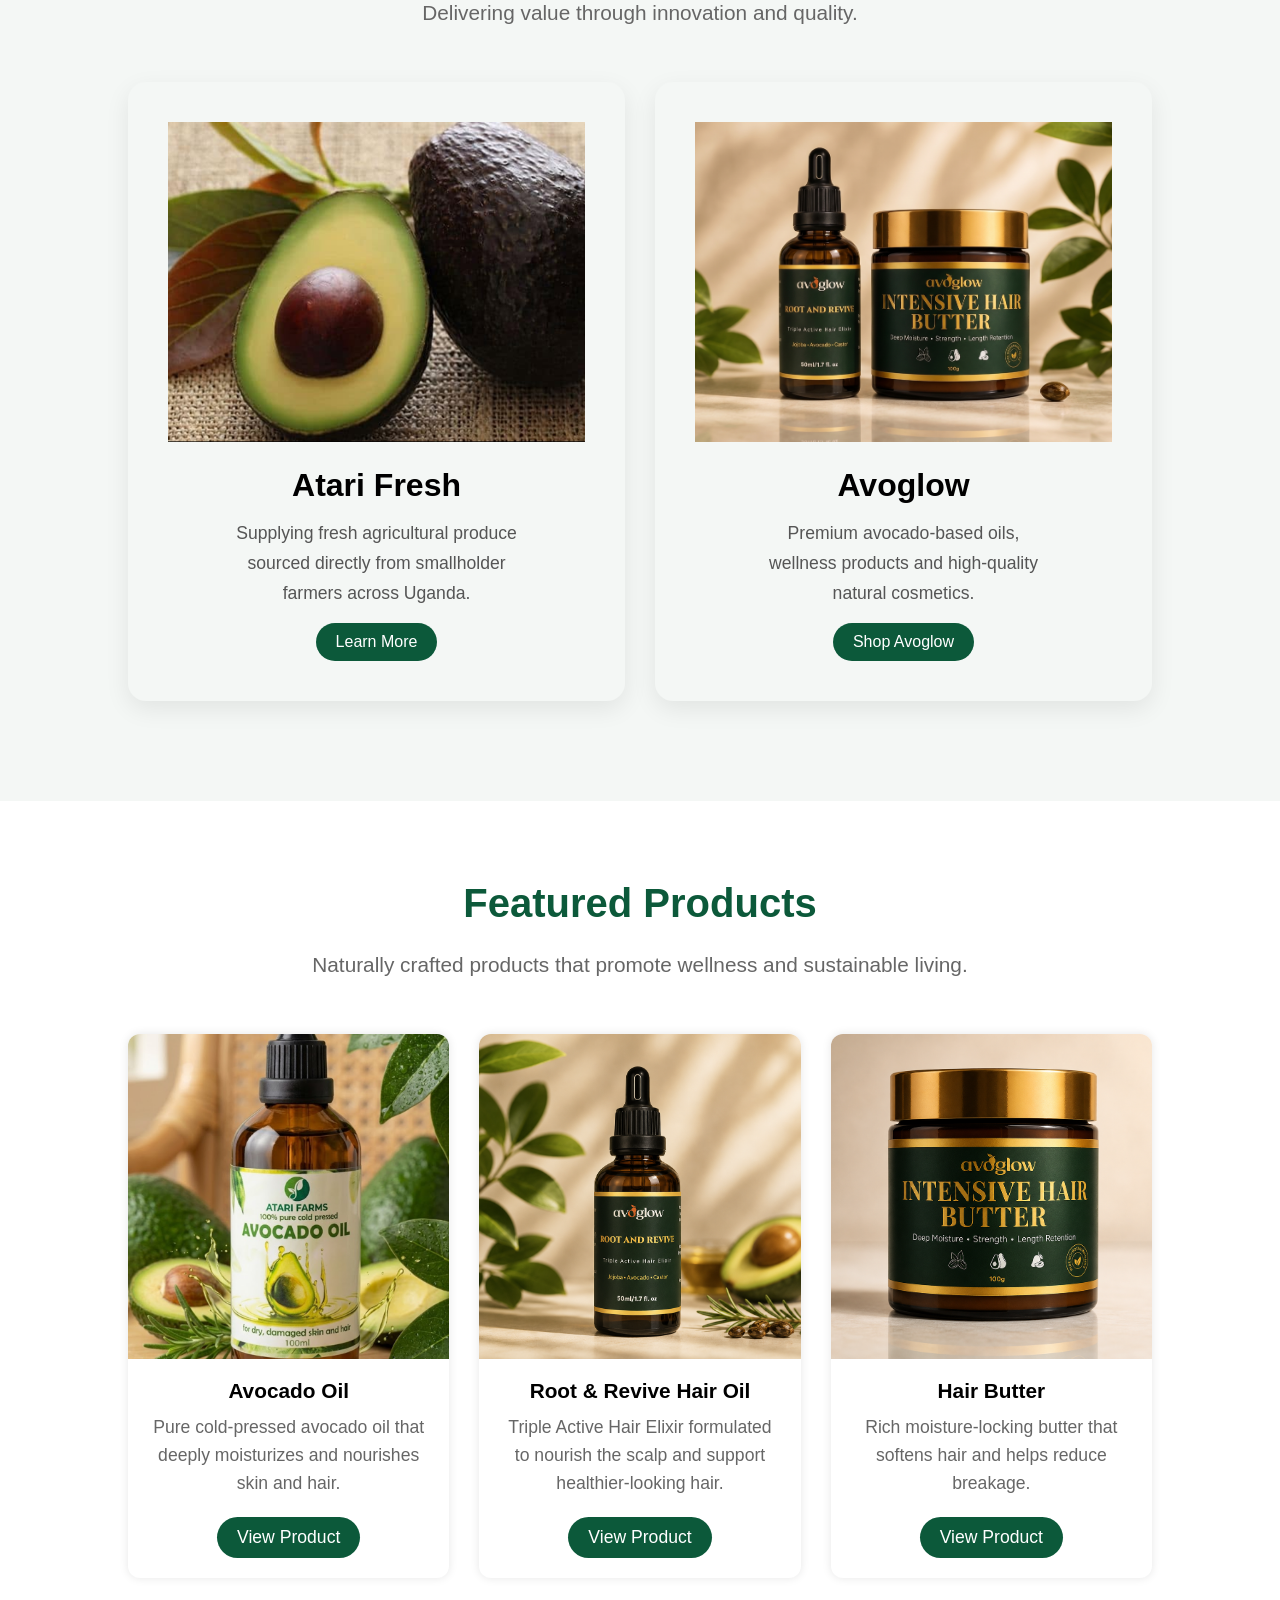
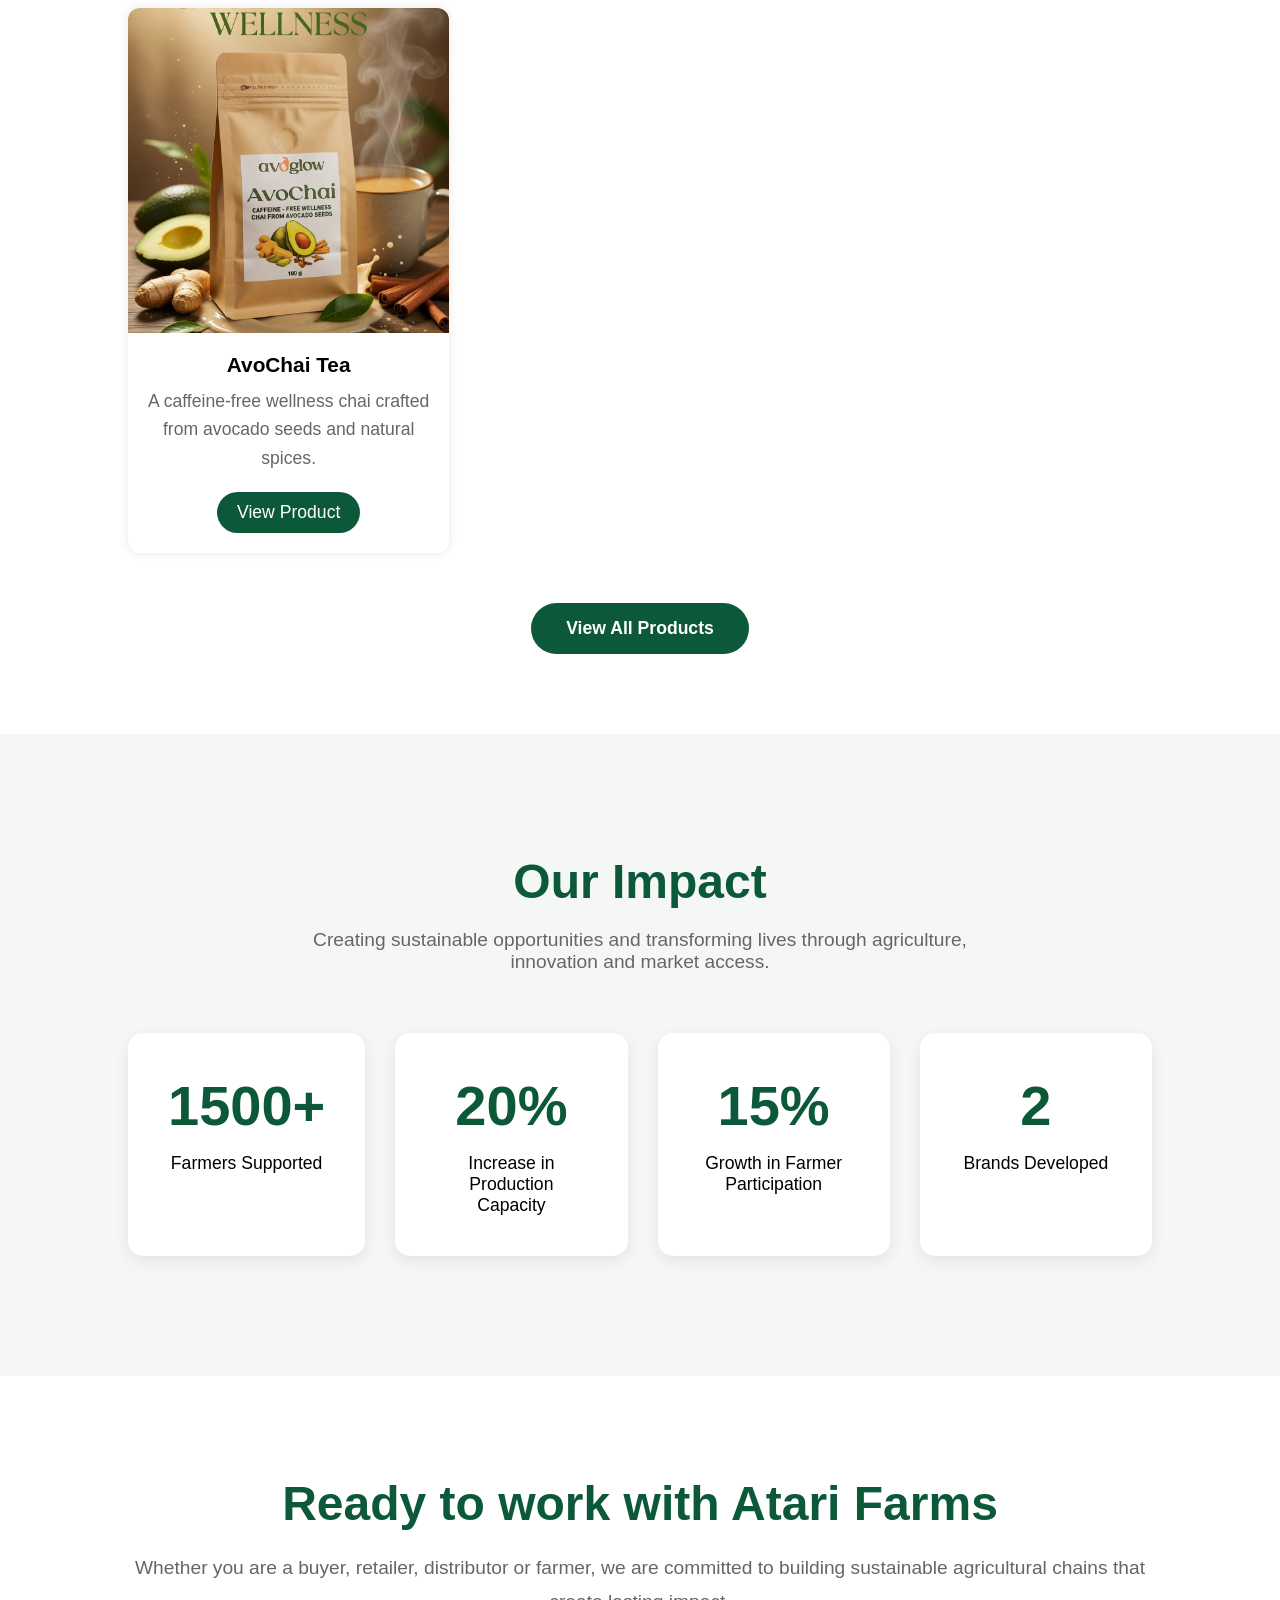
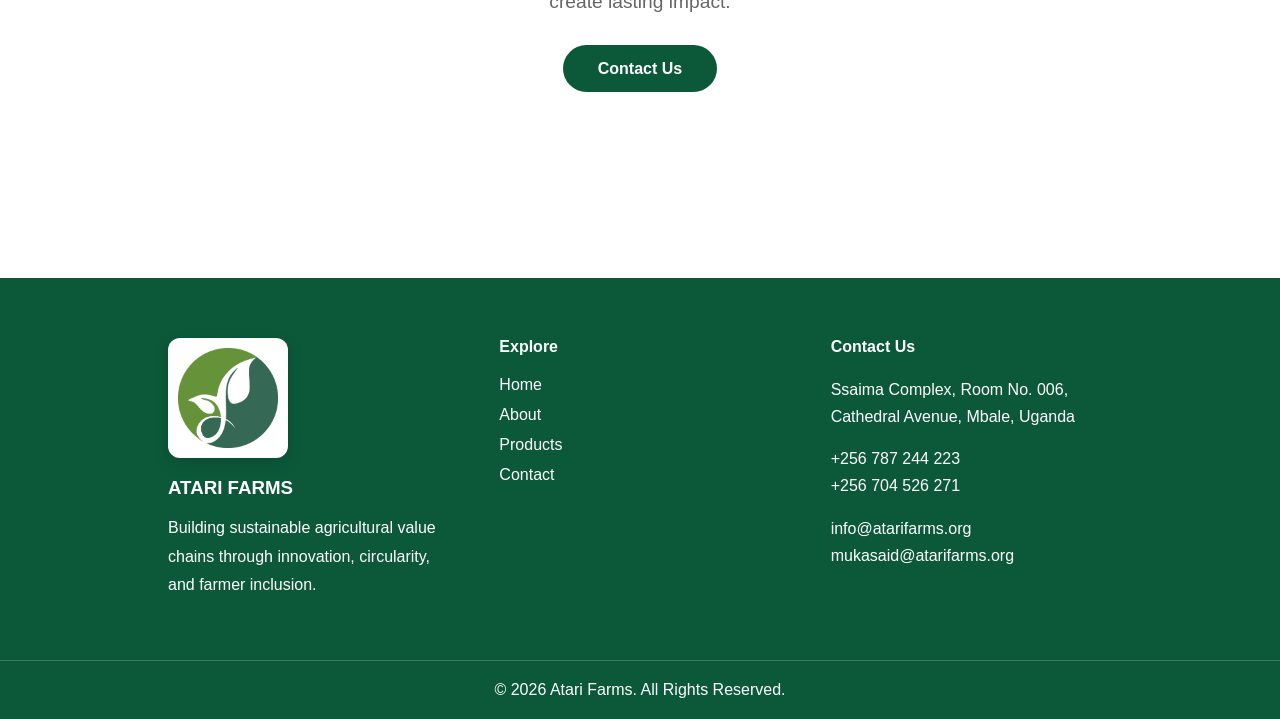
==== commit 01d16ee4: "Footer changed" ====
--- a/index.html
+++ b/index.html
@@ -181,7 +181,7 @@
     <footer class="footer">
     <div class="footer-container">
         <div class="footer-logo">
-            <img src="images/logo.png" alt="Atari Farms Logo">
+            <img src="Images/logo.png" alt="Atari Farms Logo">
             <h3>ATARI FARMS</h3>
             <p>
                 Building sustainable agricultural value chains through
